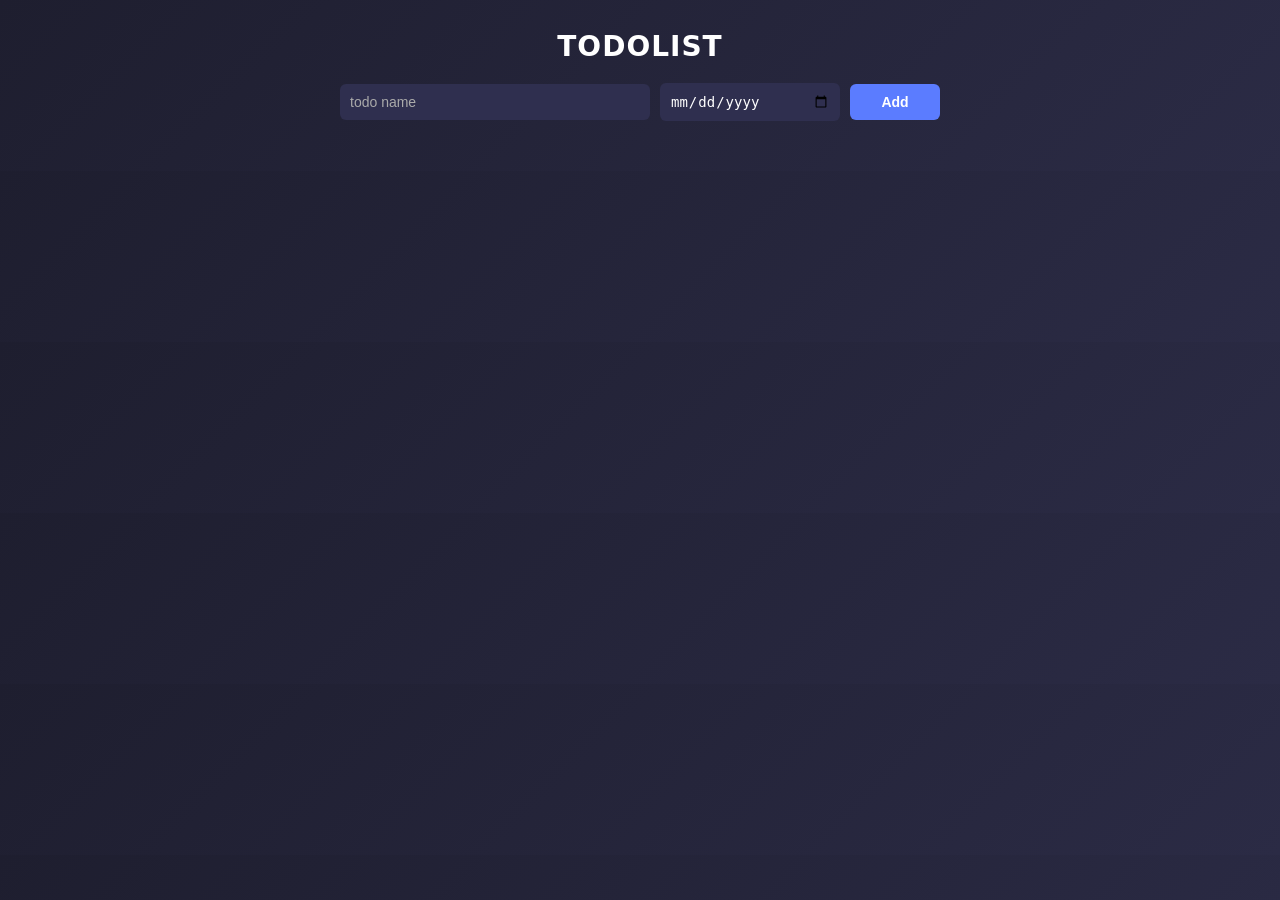
==== index.html @ 75ba7504 "Rename todomain.html to index.html" ====
<!DOCTYPE html>
<html lang="en">

<head>
    <meta charset="UTF-8">
    <meta name="viewport" content="width=device-width, initial-scale=1.0">
    <title>TODOLIST</title>
    <link rel="stylesheet" href="todolist.css">
</head>

<body>
<div class="w">
<p>TODOLIST</p>
<input type="text" id="r" placeholder="todo name">
<input type="date" class="b">
<button onclick="addtodo()">Add</button>
</div>
    
    <div class="z rolex"></div>

    <script src="todo.js">
    

    </script>

</body>

</html>
---- todolist.css ----
* {
    box-sizing: border-box;
}

body {
    margin: 0;
    padding: 30px;
    font-family: "Segoe UI", system-ui, sans-serif;
    background: linear-gradient(135deg, #1e1e2f, #2b2b45);
    color: white;
}

/* Top input bar */
.w {
    display: grid;
    grid-template-columns: 1fr 180px 90px;
    gap: 10px;
    max-width: 600px;
    margin: 0 auto 20px;
    align-items: center;
}

.w p {
    grid-column: 1 / -1;
    font-size: 28px;
    margin: 0 0 10px;
    text-align: center;
    font-weight: bold;
    letter-spacing: 1px;
}

.w input,
.w button {
    padding: 10px;
    border-radius: 6px;
    border: none;
    font-size: 14px;
}

.w input {
    background: #2f2f4f;
    color: white;
    outline: none;
}

.w input::placeholder {
    color: #aaa;
}

.w button {
    background: #5b7cff;
    color: white;
    cursor: pointer;
    font-weight: bold;
}

.w button:hover {
    background: #7994ff;
}

/* Todo list grid */
.rolex {
    max-width: 600px;
    margin: 0 auto;
    display: grid;
    grid-template-columns: 1fr 140px 80px;
    gap: 10px;
    align-items: center;
}

/* Todo cells */
.rolex > div,
.rolex > button {
    background: #2f2f4f;
    padding: 10px;
    border-radius: 6px;
}

/* Name */
.rolex > div:first-child {
    font-weight: bold;
}

/* Date */
.rolex > div:nth-child(3n-1) {
    text-align: center;
    color: #bbb;
}

/* Delete button */
.rolex > button {
    background: #ff4d4d;
    color: white;
    border: none;
    cursor: pointer;
    font-weight: bold;
}

.rolex > button:hover {
    background: #ff6b6b;
}
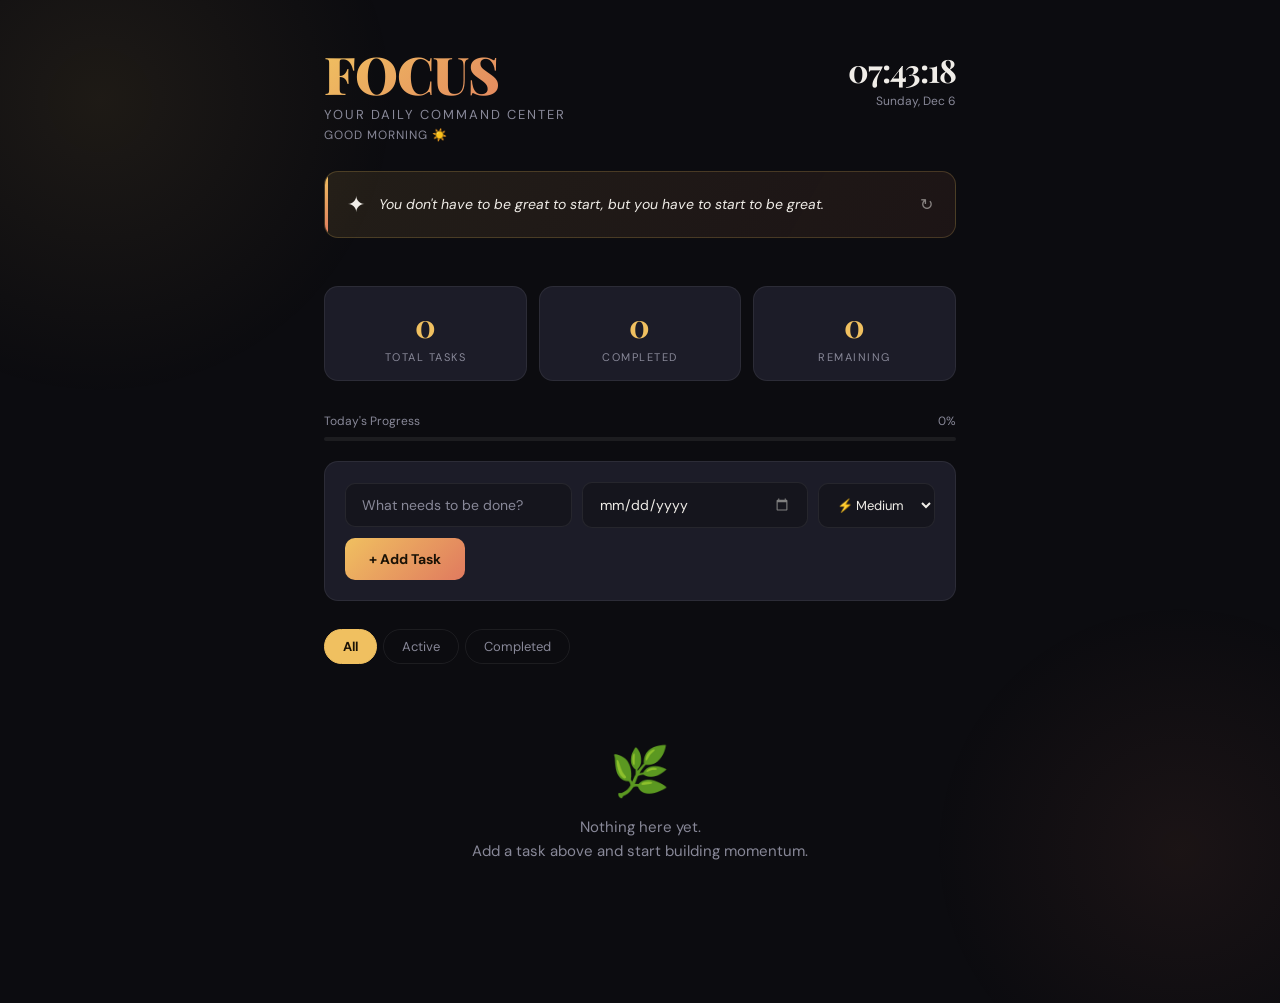
==== commit fcd65f4f: "Update index.html" ====
--- a/index.html
+++ b/index.html
@@ -1,28 +1,716 @@
 <!DOCTYPE html>
 <html lang="en">
-
 <head>
-    <meta charset="UTF-8">
-    <meta name="viewport" content="width=device-width, initial-scale=1.0">
-    <title>TODOLIST</title>
-    <link rel="stylesheet" href="todolist.css">
+  <meta charset="UTF-8" />
+  <meta name="viewport" content="width=device-width, initial-scale=1.0"/>
+  <title>FOCUS — Daily Planner</title>
+  <link href="https://fonts.googleapis.com/css2?family=Playfair+Display:wght@700;900&family=DM+Sans:wght@300;400;500&display=swap" rel="stylesheet"/>
+  <style>
+    :root {
+      --bg: #0c0c10;
+      --surface: #15151d;
+      --card: #1c1c28;
+      --border: rgba(255,255,255,0.07);
+      --accent: #f0c060;
+      --accent2: #e07a5f;
+      --text: #f0ede8;
+      --muted: #888898;
+      --done: #3d8a6e;
+      --radius: 14px;
+    }
+
+    *, *::before, *::after { box-sizing: border-box; margin: 0; padding: 0; }
+
+    body {
+      font-family: 'DM Sans', sans-serif;
+      background: var(--bg);
+      color: var(--text);
+      min-height: 100vh;
+      padding: 0;
+      overflow-x: hidden;
+    }
+
+    /* Background orbs */
+    body::before {
+      content: '';
+      position: fixed;
+      top: -200px; left: -200px;
+      width: 600px; height: 600px;
+      background: radial-gradient(circle, rgba(240,192,96,0.08) 0%, transparent 70%);
+      pointer-events: none;
+      z-index: 0;
+    }
+    body::after {
+      content: '';
+      position: fixed;
+      bottom: -200px; right: -150px;
+      width: 500px; height: 500px;
+      background: radial-gradient(circle, rgba(224,122,95,0.07) 0%, transparent 70%);
+      pointer-events: none;
+      z-index: 0;
+    }
+
+    .app {
+      max-width: 680px;
+      margin: 0 auto;
+      padding: 48px 24px 80px;
+      position: relative;
+      z-index: 1;
+    }
+
+    /* Header */
+    .header {
+      margin-bottom: 48px;
+    }
+    .header-top {
+      display: flex;
+      justify-content: space-between;
+      align-items: flex-start;
+    }
+    .logo {
+      font-family: 'Playfair Display', serif;
+      font-size: 52px;
+      font-weight: 900;
+      line-height: 1;
+      background: linear-gradient(135deg, var(--accent), var(--accent2));
+      -webkit-background-clip: text;
+      -webkit-text-fill-color: transparent;
+      letter-spacing: -1px;
+    }
+    .tagline {
+      font-size: 13px;
+      color: var(--muted);
+      margin-top: 6px;
+      letter-spacing: 2px;
+      text-transform: uppercase;
+    }
+    .clock-block {
+      text-align: right;
+    }
+    #clock {
+      font-family: 'Playfair Display', serif;
+      font-size: 32px;
+      font-weight: 700;
+      color: var(--text);
+      letter-spacing: -1px;
+    }
+    #date-display {
+      font-size: 12px;
+      color: var(--muted);
+      margin-top: 2px;
+      text-align: right;
+    }
+
+    /* Motivation banner */
+    .motivation-bar {
+      margin-top: 28px;
+      padding: 18px 22px;
+      background: linear-gradient(120deg, rgba(240,192,96,0.1), rgba(224,122,95,0.08));
+      border: 1px solid rgba(240,192,96,0.2);
+      border-radius: var(--radius);
+      display: flex;
+      align-items: center;
+      gap: 14px;
+      cursor: pointer;
+      transition: all 0.3s ease;
+      position: relative;
+      overflow: hidden;
+    }
+    .motivation-bar:hover { border-color: rgba(240,192,96,0.4); }
+    .motivation-bar::before {
+      content: '';
+      position: absolute;
+      left: 0; top: 0; bottom: 0;
+      width: 3px;
+      background: linear-gradient(to bottom, var(--accent), var(--accent2));
+    }
+    .quote-icon { font-size: 22px; flex-shrink: 0; }
+    #motivation-text {
+      font-size: 14px;
+      color: var(--text);
+      line-height: 1.6;
+      font-style: italic;
+      opacity: 0.9;
+    }
+    .refresh-btn {
+      margin-left: auto;
+      font-size: 16px;
+      flex-shrink: 0;
+      opacity: 0.5;
+      transition: opacity 0.2s, transform 0.3s;
+    }
+    .motivation-bar:hover .refresh-btn { opacity: 1; }
+    .refresh-btn.spin { animation: spin 0.5s ease; }
+    @keyframes spin { to { transform: rotate(360deg); } }
+
+    /* Stats row */
+    .stats {
+      display: grid;
+      grid-template-columns: repeat(3, 1fr);
+      gap: 12px;
+      margin: 24px 0 32px;
+    }
+    .stat-card {
+      background: var(--card);
+      border: 1px solid var(--border);
+      border-radius: var(--radius);
+      padding: 16px;
+      text-align: center;
+      transition: transform 0.2s;
+    }
+    .stat-card:hover { transform: translateY(-2px); }
+    .stat-num {
+      font-family: 'Playfair Display', serif;
+      font-size: 32px;
+      font-weight: 700;
+      color: var(--accent);
+    }
+    .stat-label {
+      font-size: 11px;
+      color: var(--muted);
+      text-transform: uppercase;
+      letter-spacing: 1.5px;
+      margin-top: 4px;
+    }
+
+    /* Add todo form */
+    .add-form {
+      background: var(--card);
+      border: 1px solid var(--border);
+      border-radius: var(--radius);
+      padding: 20px;
+      margin-bottom: 28px;
+      display: flex;
+      gap: 10px;
+      flex-wrap: wrap;
+      align-items: center;
+    }
+    .add-form input {
+      flex: 1;
+      min-width: 180px;
+      background: var(--surface);
+      border: 1px solid var(--border);
+      color: var(--text);
+      padding: 12px 16px;
+      border-radius: 10px;
+      font-size: 14px;
+      font-family: 'DM Sans', sans-serif;
+      outline: none;
+      transition: border-color 0.2s;
+    }
+    .add-form input:focus { border-color: var(--accent); }
+    .add-form input::placeholder { color: var(--muted); }
+    .add-form input[type="date"]::-webkit-calendar-picker-indicator {
+      filter: invert(0.5);
+    }
+    .add-form select {
+      background: var(--surface);
+      border: 1px solid var(--border);
+      color: var(--text);
+      padding: 12px 14px;
+      border-radius: 10px;
+      font-size: 13px;
+      font-family: 'DM Sans', sans-serif;
+      outline: none;
+      cursor: pointer;
+    }
+    .add-btn {
+      background: linear-gradient(135deg, var(--accent), var(--accent2));
+      border: none;
+      color: #1a1206;
+      font-weight: 700;
+      font-size: 14px;
+      font-family: 'DM Sans', sans-serif;
+      padding: 12px 24px;
+      border-radius: 10px;
+      cursor: pointer;
+      transition: opacity 0.2s, transform 0.15s;
+      white-space: nowrap;
+    }
+    .add-btn:hover { opacity: 0.9; transform: scale(1.02); }
+    .add-btn:active { transform: scale(0.98); }
+
+    /* Filter tabs */
+    .filter-tabs {
+      display: flex;
+      gap: 6px;
+      margin-bottom: 16px;
+    }
+    .tab {
+      padding: 8px 18px;
+      border-radius: 100px;
+      font-size: 13px;
+      font-family: 'DM Sans', sans-serif;
+      cursor: pointer;
+      border: 1px solid var(--border);
+      background: transparent;
+      color: var(--muted);
+      transition: all 0.2s;
+    }
+    .tab.active {
+      background: var(--accent);
+      color: #1a1206;
+      border-color: var(--accent);
+      font-weight: 700;
+    }
+    .tab:hover:not(.active) { color: var(--text); border-color: rgba(255,255,255,0.2); }
+
+    /* Todo list */
+    .todo-list { display: flex; flex-direction: column; gap: 10px; }
+
+    .todo-item {
+      background: var(--card);
+      border: 1px solid var(--border);
+      border-radius: var(--radius);
+      padding: 16px 18px;
+      display: grid;
+      grid-template-columns: 28px 1fr auto auto;
+      align-items: center;
+      gap: 14px;
+      transition: all 0.3s ease;
+      animation: slideIn 0.3s ease;
+      position: relative;
+      overflow: hidden;
+    }
+    .todo-item::before {
+      content: '';
+      position: absolute;
+      left: 0; top: 0; bottom: 0;
+      width: 3px;
+      background: var(--priority-color, transparent);
+      transition: width 0.2s;
+    }
+    .todo-item:hover { border-color: rgba(255,255,255,0.14); transform: translateX(2px); }
+    .todo-item.done { opacity: 0.5; }
+    .todo-item.done .todo-name { text-decoration: line-through; }
+
+    @keyframes slideIn {
+      from { opacity: 0; transform: translateY(-10px); }
+      to   { opacity: 1; transform: translateY(0); }
+    }
+    @keyframes slideOut {
+      from { opacity: 1; transform: translateX(0); max-height: 80px; }
+      to   { opacity: 0; transform: translateX(30px); max-height: 0; padding: 0; margin: 0; }
+    }
+    .todo-item.removing { animation: slideOut 0.3s ease forwards; }
+
+    /* Checkbox */
+    .check-wrap { width: 28px; height: 28px; flex-shrink: 0; }
+    .check-wrap input { display: none; }
+    .check-box {
+      width: 22px; height: 22px;
+      border-radius: 6px;
+      border: 2px solid var(--border);
+      cursor: pointer;
+      display: flex; align-items: center; justify-content: center;
+      transition: all 0.2s;
+      font-size: 13px;
+    }
+    .check-box:hover { border-color: var(--accent); }
+    .check-wrap input:checked + .check-box {
+      background: var(--done);
+      border-color: var(--done);
+    }
+
+    .todo-info { min-width: 0; }
+    .todo-name {
+      font-size: 15px;
+      font-weight: 500;
+      color: var(--text);
+      white-space: nowrap;
+      overflow: hidden;
+      text-overflow: ellipsis;
+    }
+    .todo-meta {
+      display: flex;
+      gap: 10px;
+      margin-top: 4px;
+      align-items: center;
+    }
+    .todo-date {
+      font-size: 12px;
+      color: var(--muted);
+    }
+    .priority-badge {
+      font-size: 10px;
+      padding: 2px 8px;
+      border-radius: 100px;
+      font-weight: 700;
+      letter-spacing: 0.5px;
+      text-transform: uppercase;
+    }
+    .priority-high   { background: rgba(224,122,95,0.2); color: #e07a5f; }
+    .priority-medium { background: rgba(240,192,96,0.2); color: #f0c060; }
+    .priority-low    { background: rgba(100,180,130,0.2); color: #64b482; }
+
+    .todo-due-badge {
+      font-size: 11px;
+      padding: 2px 8px;
+      border-radius: 100px;
+      background: rgba(224,122,95,0.15);
+      color: var(--accent2);
+    }
+
+    .del-btn {
+      background: none;
+      border: none;
+      color: var(--muted);
+      font-size: 18px;
+      cursor: pointer;
+      padding: 4px 8px;
+      border-radius: 8px;
+      transition: all 0.2s;
+      line-height: 1;
+    }
+    .del-btn:hover { color: var(--accent2); background: rgba(224,122,95,0.1); }
+
+    /* Empty state */
+    .empty {
+      text-align: center;
+      padding: 60px 20px;
+      color: var(--muted);
+      display: none;
+    }
+    .empty-icon { font-size: 48px; margin-bottom: 12px; }
+    .empty p { font-size: 15px; line-height: 1.6; }
+
+    /* Progress bar */
+    .progress-wrap {
+      margin-bottom: 20px;
+    }
+    .progress-label {
+      display: flex;
+      justify-content: space-between;
+      font-size: 12px;
+      color: var(--muted);
+      margin-bottom: 8px;
+    }
+    .progress-bar {
+      height: 4px;
+      background: var(--border);
+      border-radius: 10px;
+      overflow: hidden;
+    }
+    .progress-fill {
+      height: 100%;
+      background: linear-gradient(90deg, var(--accent), var(--accent2));
+      border-radius: 10px;
+      transition: width 0.5s cubic-bezier(0.4,0,0.2,1);
+    }
+
+    /* Time greeting */
+    .greeting {
+      font-size: 12px;
+      color: var(--muted);
+      letter-spacing: 1px;
+      text-transform: uppercase;
+      margin-top: 4px;
+    }
+
+    /* Confetti celebration dot */
+    @keyframes pop { 0%{transform:scale(0);opacity:1} 100%{transform:scale(3);opacity:0} }
+    .pop-dot {
+      position: fixed;
+      width: 8px; height: 8px;
+      border-radius: 50%;
+      pointer-events: none;
+      z-index: 999;
+      animation: pop 0.6s ease forwards;
+    }
+
+    ::-webkit-scrollbar { width: 6px; }
+    ::-webkit-scrollbar-track { background: transparent; }
+    ::-webkit-scrollbar-thumb { background: var(--border); border-radius: 10px; }
+  </style>
 </head>
-
 <body>
-<div class="w">
-<p>TODOLIST</p>
-<input type="text" id="r" placeholder="todo name">
-<input type="date" class="b">
-<button onclick="addtodo()">Add</button>
+<div class="app">
+
+  <!-- Header -->
+  <div class="header">
+    <div class="header-top">
+      <div>
+        <div class="logo">FOCUS</div>
+        <div class="tagline">Your daily command center</div>
+        <div class="greeting" id="greeting"></div>
+      </div>
+      <div class="clock-block">
+        <div id="clock"></div>
+        <div id="date-display"></div>
+      </div>
+    </div>
+
+    <!-- Motivation -->
+    <div class="motivation-bar" onclick="newQuote()">
+      <div class="quote-icon">✦</div>
+      <div id="motivation-text"></div>
+      <div class="refresh-btn" id="refresh-icon">↻</div>
+    </div>
+  </div>
+
+  <!-- Stats -->
+  <div class="stats">
+    <div class="stat-card">
+      <div class="stat-num" id="stat-total">0</div>
+      <div class="stat-label">Total Tasks</div>
+    </div>
+    <div class="stat-card">
+      <div class="stat-num" id="stat-done">0</div>
+      <div class="stat-label">Completed</div>
+    </div>
+    <div class="stat-card">
+      <div class="stat-num" id="stat-left">0</div>
+      <div class="stat-label">Remaining</div>
+    </div>
+  </div>
+
+  <!-- Progress -->
+  <div class="progress-wrap">
+    <div class="progress-label">
+      <span>Today's Progress</span>
+      <span id="progress-pct">0%</span>
+    </div>
+    <div class="progress-bar">
+      <div class="progress-fill" id="progress-fill" style="width:0%"></div>
+    </div>
+  </div>
+
+  <!-- Add Form -->
+  <div class="add-form">
+    <input type="text" id="todo-input" placeholder="What needs to be done?" />
+    <input type="date" id="date-input" />
+    <select id="priority-input">
+      <option value="medium">⚡ Medium</option>
+      <option value="high">🔴 High</option>
+      <option value="low">🟢 Low</option>
+    </select>
+    <button class="add-btn" onclick="addTodo()">+ Add Task</button>
+  </div>
+
+  <!-- Filter tabs -->
+  <div class="filter-tabs">
+    <button class="tab active" onclick="setFilter('all', this)">All</button>
+    <button class="tab" onclick="setFilter('active', this)">Active</button>
+    <button class="tab" onclick="setFilter('done', this)">Completed</button>
+  </div>
+
+  <!-- List -->
+  <div class="todo-list" id="todo-list"></div>
+
+  <!-- Empty state -->
+  <div class="empty" id="empty-state">
+    <div class="empty-icon">🌿</div>
+    <p>Nothing here yet.<br/>Add a task above and start building momentum.</p>
+  </div>
+
 </div>
-    
-    <div class="z rolex"></div>
-
-    <script src="todo.js">
-    
-
-    </script>
-
+
+<script>
+  // ── Data ──────────────────────────────────────────────────
+  let todos = JSON.parse(localStorage.getItem('focus-todos')) || [];
+  let filter = 'all';
+
+  const quotes = [
+    "Small steps every day lead to massive results over time.",
+    "You don't have to be great to start, but you have to start to be great.",
+    "Focus on progress, not perfection.",
+    "Every task you complete is a vote for the person you want to become.",
+    "The secret of getting ahead is getting started.",
+    "Do something today that your future self will thank you for.",
+    "Your only limit is your mind. Break through it.",
+    "Discipline is choosing between what you want now and what you want most.",
+    "One task at a time. One moment at a time. That's how mountains move.",
+    "Done is better than perfect. Ship it.",
+    "Momentum is built one checked box at a time.",
+    "Be proud of every small win. They add up.",
+    "Clarity comes from action, not thought.",
+    "You are capable of more than you know.",
+    "Today's effort is tomorrow's advantage.",
+  ];
+
+  // ── Clock & Greeting ──────────────────────────────────────
+  function updateClock() {
+    const now = new Date();
+    const h = String(now.getHours()).padStart(2,'0');
+    const m = String(now.getMinutes()).padStart(2,'0');
+    const s = String(now.getSeconds()).padStart(2,'0');
+    document.getElementById('clock').textContent = `${h}:${m}:${s}`;
+
+    const days = ['Sunday','Monday','Tuesday','Wednesday','Thursday','Friday','Saturday'];
+    const months = ['Jan','Feb','Mar','Apr','May','Jun','Jul','Aug','Sep','Oct','Nov','Dec'];
+    document.getElementById('date-display').textContent =
+      `${days[now.getDay()]}, ${months[now.getMonth()]} ${now.getDate()}`;
+
+    const hr = now.getHours();
+    let g = hr < 12 ? 'Good morning ☀️' : hr < 17 ? 'Good afternoon 🌤️' : 'Good evening 🌙';
+    document.getElementById('greeting').textContent = g;
+  }
+  setInterval(updateClock, 1000);
+  updateClock();
+
+  // ── Quotes ────────────────────────────────────────────────
+  let lastQuote = -1;
+  function newQuote() {
+    let idx;
+    do { idx = Math.floor(Math.random() * quotes.length); } while (idx === lastQuote);
+    lastQuote = idx;
+    const el = document.getElementById('motivation-text');
+    el.style.opacity = 0;
+    setTimeout(() => {
+      el.textContent = quotes[idx];
+      el.style.transition = 'opacity 0.4s';
+      el.style.opacity = 1;
+    }, 200);
+    const icon = document.getElementById('refresh-icon');
+    icon.classList.remove('spin');
+    void icon.offsetWidth;
+    icon.classList.add('spin');
+  }
+  newQuote();
+
+  // ── Helpers ───────────────────────────────────────────────
+  function save() { localStorage.setItem('focus-todos', JSON.stringify(todos)); }
+
+  function isOverdue(duedate) {
+    if (!duedate) return false;
+    return new Date(duedate) < new Date(new Date().toDateString());
+  }
+
+  function priorityColor(p) {
+    return p === 'high' ? '#e07a5f' : p === 'low' ? '#64b482' : '#f0c060';
+  }
+
+  // ── Render ────────────────────────────────────────────────
+  function render() {
+    const list = document.getElementById('todo-list');
+    const empty = document.getElementById('empty-state');
+
+    let visible = todos.filter(t =>
+      filter === 'all' ? true :
+      filter === 'done' ? t.done :
+      !t.done
+    );
+
+    list.innerHTML = '';
+
+    if (visible.length === 0) {
+      empty.style.display = 'block';
+    } else {
+      empty.style.display = 'none';
+      visible.forEach((t) => {
+        const realIdx = todos.indexOf(t);
+        const overdue = isOverdue(t.duedate) && !t.done;
+        const item = document.createElement('div');
+        item.className = 'todo-item' + (t.done ? ' done' : '');
+        item.style.setProperty('--priority-color', priorityColor(t.priority));
+
+        item.innerHTML = `
+          <label class="check-wrap">
+            <input type="checkbox" ${t.done ? 'checked' : ''} onchange="toggleDone(${realIdx}, this)"/>
+            <div class="check-box">${t.done ? '✓' : ''}</div>
+          </label>
+          <div class="todo-info">
+            <div class="todo-name">${t.name}</div>
+            <div class="todo-meta">
+              ${t.duedate ? `<span class="todo-date">📅 ${t.duedate}</span>` : ''}
+              <span class="priority-badge priority-${t.priority}">${t.priority}</span>
+              ${overdue ? '<span class="todo-due-badge">Overdue</span>' : ''}
+            </div>
+          </div>
+          <button class="del-btn" onclick="removeTodo(${realIdx})" title="Delete">✕</button>
+        `;
+        list.appendChild(item);
+      });
+    }
+
+    // Stats
+    const total = todos.length;
+    const done  = todos.filter(t => t.done).length;
+    const left  = total - done;
+    const pct   = total ? Math.round((done/total)*100) : 0;
+
+    document.getElementById('stat-total').textContent = total;
+    document.getElementById('stat-done').textContent  = done;
+    document.getElementById('stat-left').textContent  = left;
+    document.getElementById('progress-pct').textContent = pct + '%';
+    document.getElementById('progress-fill').style.width = pct + '%';
+  }
+
+  // ── Actions ───────────────────────────────────────────────
+  function addTodo() {
+    const name = document.getElementById('todo-input').value.trim();
+    const duedate = document.getElementById('date-input').value;
+    const priority = document.getElementById('priority-input').value;
+    if (!name) {
+      document.getElementById('todo-input').focus();
+      document.getElementById('todo-input').style.borderColor = 'var(--accent2)';
+      setTimeout(() => document.getElementById('todo-input').style.borderColor = '', 1000);
+      return;
+    }
+    todos.push({ name, duedate, priority, done: false });
+    save();
+    document.getElementById('todo-input').value = '';
+    render();
+  }
+
+  function removeTodo(i) {
+    const items = document.querySelectorAll('.todo-item');
+    const visIdx = Array.from(document.querySelectorAll('.todo-item')).findIndex(el => {
+      return el.querySelector('.del-btn').getAttribute('onclick') === `removeTodo(${i})`;
+    });
+    const el = document.querySelector(`.todo-item .del-btn[onclick="removeTodo(${i})"]`)?.closest('.todo-item');
+    if (el) {
+      el.classList.add('removing');
+      setTimeout(() => {
+        todos.splice(i, 1);
+        save();
+        render();
+      }, 280);
+    } else {
+      todos.splice(i, 1);
+      save();
+      render();
+    }
+  }
+
+  function toggleDone(i, cb) {
+    todos[i].done = cb.checked;
+    save();
+    if (cb.checked) celebrate(cb);
+    render();
+  }
+
+  function setFilter(f, btn) {
+    filter = f;
+    document.querySelectorAll('.tab').forEach(t => t.classList.remove('active'));
+    btn.classList.add('active');
+    render();
+  }
+
+  // ── Celebrate confetti ────────────────────────────────────
+  function celebrate(el) {
+    const rect = el.getBoundingClientRect();
+    const colors = ['#f0c060','#e07a5f','#64b482','#8fc4f5','#c88fff'];
+    for (let i = 0; i < 12; i++) {
+      setTimeout(() => {
+        const dot = document.createElement('div');
+        dot.className = 'pop-dot';
+        dot.style.left = (rect.left + Math.random() * 40 - 20) + 'px';
+        dot.style.top  = (rect.top  + Math.random() * 40 - 20) + 'px';
+        dot.style.background = colors[Math.floor(Math.random()*colors.length)];
+        document.body.appendChild(dot);
+        setTimeout(() => dot.remove(), 700);
+      }, i * 40);
+    }
+  }
+
+  // ── Enter key to add ──────────────────────────────────────
+  document.getElementById('todo-input').addEventListener('keydown', e => {
+    if (e.key === 'Enter') addTodo();
+  });
+
+  // ── Init ──────────────────────────────────────────────────
+  render();
+</script>
 </body>
-
 </html>
